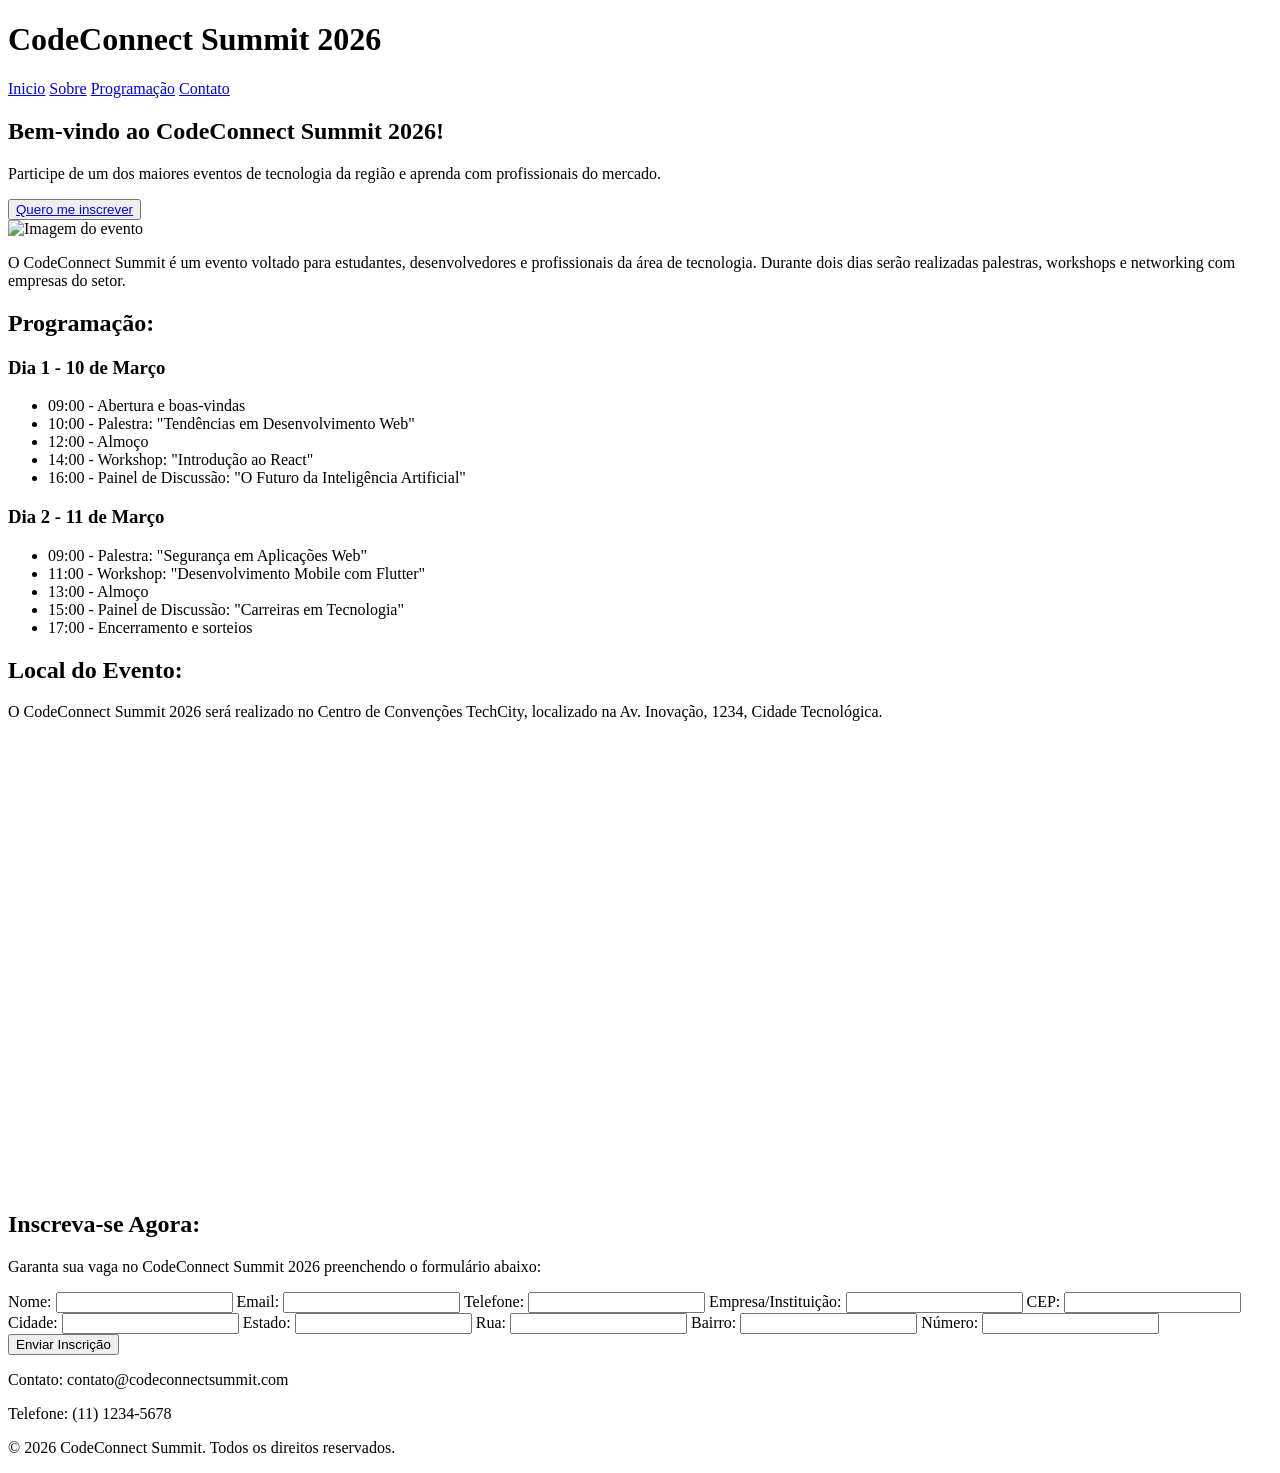
==== pages/index.html @ 7b45d69d "Reorganizando estrutura do projeto" ====
<!DOCTYPE html>
<html lang="pt-br">
<head>
    <meta charset="UTF-8">
    <meta name="viewport" content="width=device-width, initial-scale=1.0">
    <link rel="stylesheet" href="styles.css">
    <title>CodeConnect Summit 2026</title>
</head>
<body id="inicio">
    <header class="cabecalho">
        <h1>CodeConnect Summit 2026</h1>
        <nav class="menu">
            <a href="#inicio">Inicio</a>
            <a href="#sobre-evento">Sobre</a>
            <a href="#agenda-evento">Programação</a>
            <a href="#rodape">Contato</a>
        </nav>
    </header>

    <main class="conteudo-principal" id="conteudo-principal">
        <section class="hero">
            <div class="hero-text">
                <h2>Bem-vindo ao CodeConnect Summit 2026!</h2>
                <p>Participe de um dos maiores eventos de tecnologia da região e aprenda com profissionais do mercado.</p>
                <button><a href="#inscricao">Quero me inscrever</a></button>
            </div>
            
            <div class="hero-image">
                <img src="hero-image.jpg" alt="Imagem do evento">
            </div>
        </section>

        <section class="sobre-evento" id="sobre-evento">
            <p class="destaque">O CodeConnect Summit é um evento voltado para estudantes, desenvolvedores e profissionais da área de tecnologia. Durante dois dias serão realizadas palestras, workshops e networking com empresas do setor.</p>
        </section>

        <section class="agenda-evento" id="agenda-evento">
            <h2>Programação:</h2>
            <section class="programacao">
                <div class="programacao-card">
                    <h3 class="programacao-title">Dia 1 - 10 de Março</h3>
                    <ul class="programacao-list">
                        <li class="programacao-item">09:00 - Abertura e boas-vindas</li>
                        <li class="programacao-item">10:00 - Palestra: "Tendências em Desenvolvimento Web"</li>
                        <li class="programacao-item">12:00 - Almoço</li>
                        <li class="programacao-item">14:00 - Workshop: "Introdução ao React"</li>
                        <li class="programacao-item">16:00 - Painel de Discussão: "O Futuro da Inteligência Artificial"</li>
                    </ul>
                </div>

                <div class="programacao-card">
                    <h3 class="programacao-title">Dia 2 - 11 de Março</h3>
                    <ul class="programacao-list">
                        <li class="programacao-item">09:00 - Palestra: "Segurança em Aplicações Web"</li>
                        <li class="programacao-item">11:00 - Workshop: "Desenvolvimento Mobile com Flutter"</li>
                        <li class="programacao-item">13:00 - Almoço</li>
                        <li class="programacao-item">15:00 - Painel de Discussão: "Carreiras em Tecnologia"</li>
                        <li class="programacao-item">17:00 - Encerramento e sorteios</li>
                    </ul>
                </div>
            </section>
        </section>

        <section class="local-evento">
            <h2>Local do Evento:</h2>
            <p>O CodeConnect Summit 2026 será realizado no Centro de Convenções TechCity, localizado na Av. Inovação, 1234, Cidade Tecnológica.</p>
            <iframe src="https://www.google.com/maps/embed?pb=!1m18!1m12!1m3!1d3656.1234567890123!2d-46.1234567890123!3d-23.1234567890123!2m3!1f0!2f0!3f0!3m2!1i1024!2i768!4f13.1!3m3!1m2!1s0x94ce5a123456789%3A0xabcdef1234567890!2sCentro%20de%20Conven%C3%A7%C3%B5es%20TechCity!5e0!3m2!1spt-BR!2sbr!4v1612345678901" width="600" height="450" style="border:0;" allowfullscreen="" loading="lazy"></iframe>
        </section>

        <section class="inscricao" id="inscricao">
            <h2>Inscreva-se Agora:</h2>
            <p>Garanta sua vaga no CodeConnect Summit 2026 preenchendo o formulário abaixo:</p>
            <form action="submit_registration" id="formulario" method="POST">
                <label for="nome">Nome:</label>
                <input type="text" id="nome" name="nome" required>

                <label for="email">Email:</label>
                <input type="email" id="email" name="email" required>

                <label for="telefone">Telefone:</label>
                <input type="tel" id="telefone" name="telefone">

                <label for="empresa">Empresa/Instituição:</label>
                <input type="text" id="empresa" name="empresa">

                <label for="CEP">CEP:</label>
                <input type="text" id="CEP" name="CEP" required>

                <label for="cidade">Cidade:</label>
                <input type="text" id="cidade" name="cidade" required>

                <label for="estado">Estado:</label>
                <input type="text" id="estado" name="estado" required>

                <label for="rua">Rua:</label>
                <input type="text" id="rua" name="rua" required>

                <label for="bairro">Bairro:</label>
                <input type="text" id="bairro" name="bairro" required>

                <label for="numero">Número:</label>
                <input type="text" id="numero" name="numero" required>

                <button type="submit">Enviar Inscrição</button>
            </form>
        </section>
    </main>

    <footer class="rodape" id="rodape">
        <p>Contato: contato@codeconnectsummit.com</p>
        <p>Telefone: (11) 1234-5678</p>
        <p>&copy; 2026 CodeConnect Summit. Todos os direitos reservados.</p>
    </footer>

    <script src="script.js"></script>
</body>
</html>
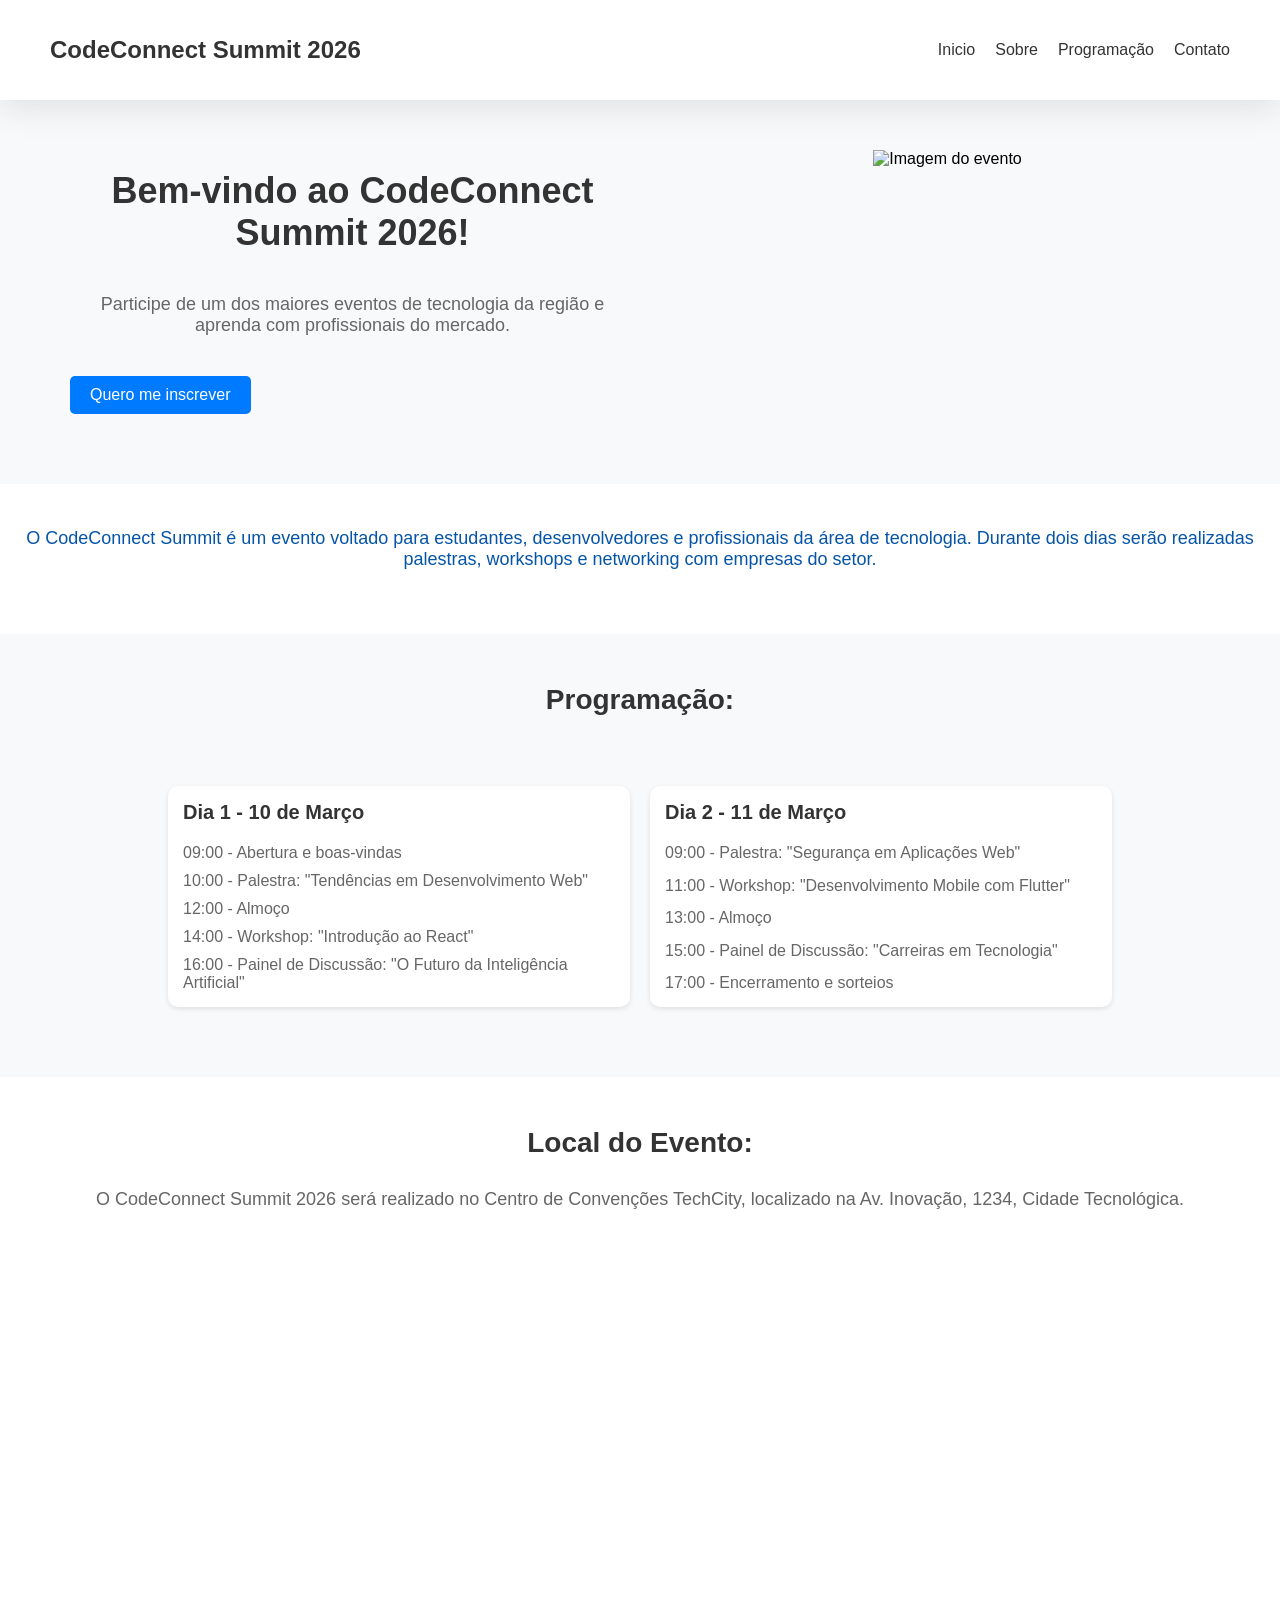
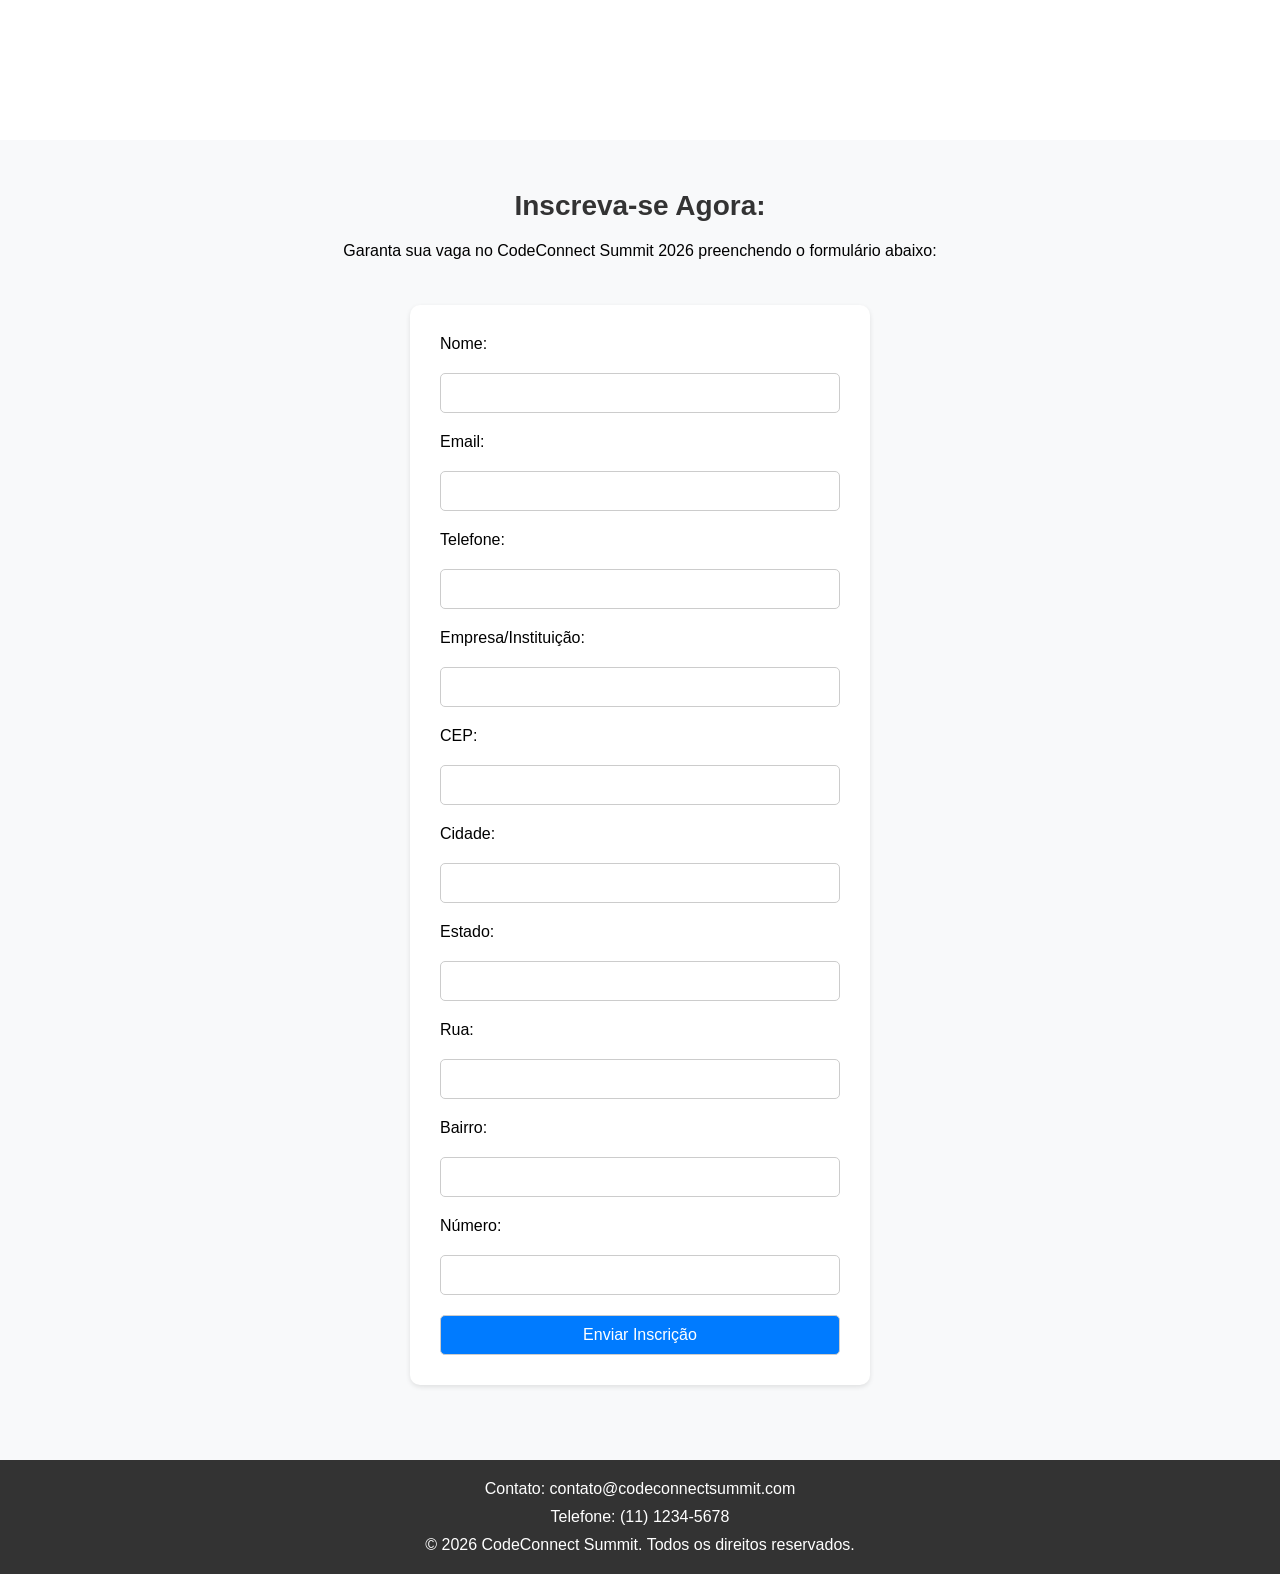
==== commit 18776ec4: "ajustes + pagina de confirmacao de inscricao" ====
--- a/pages/index.html
+++ b/pages/index.html
@@ -3,7 +3,7 @@
 <head>
     <meta charset="UTF-8">
     <meta name="viewport" content="width=device-width, initial-scale=1.0">
-    <link rel="stylesheet" href="styles.css">
+    <link rel="stylesheet" href="../css/styles.css">
     <title>CodeConnect Summit 2026</title>
 </head>
 <body id="inicio">
@@ -22,7 +22,7 @@
             <div class="hero-text">
                 <h2>Bem-vindo ao CodeConnect Summit 2026!</h2>
                 <p>Participe de um dos maiores eventos de tecnologia da região e aprenda com profissionais do mercado.</p>
-                <button><a href="#inscricao">Quero me inscrever</a></button>
+                <a href="#inscricao" class="btn-inscricao">Quero me inscrever</a>
             </div>
             
             <div class="hero-image">
@@ -112,6 +112,6 @@
         <p>&copy; 2026 CodeConnect Summit. Todos os direitos reservados.</p>
     </footer>
 
-    <script src="script.js"></script>
+    <script src="../js/script.js"></script>
 </body>
 </html>
--- a/css/styles.css
+++ b/css/styles.css
@@ -0,0 +1,272 @@
+*{
+    margin: 0;
+    padding: 0;
+    font-family: 'Poppins', sans-serif;
+}
+
+body{
+    scroll-behavior: smooth; 
+}
+
+/* HEADER */
+
+.cabecalho{
+    position: sticky;
+    top: 0;
+    height: 100px;
+    background: rgba(255, 255, 255, 0.1);
+    backdrop-filter: blur(9px);  
+    display: flex;
+    justify-content: space-between;
+    align-items: center;
+    padding: 0 50px;
+    box-shadow: 
+    0 8px 32px rgba(0, 0, 0, 0.1),
+    inset 0 1px 0 rgba(255, 255, 255, 0.5),
+    inset 0 -1px 0 rgba(255, 255, 255, 0.1),
+    inset 0 0 10px 5px rgba(255, 255, 255, 0.5);
+}
+
+.cabecalho h1{
+    font-size: 24px;
+    color: #333;
+}
+
+.menu{
+    display: flex;
+    align-items: center;
+    gap: 20px;
+}
+
+.menu a{
+    text-decoration: none;
+    color: #333;
+    font-size: 16px;
+    transition: color 0.3s ease;
+}
+
+.menu a:hover{
+    color: #007bff;
+}
+
+/* MAIN */
+
+.conteudo-principal{
+    background-color: #f8f9fa;
+}
+
+/* HERO SECTION */
+
+.hero{
+    display: grid;
+    grid-template-columns: 1fr 1fr;
+    gap: 50px;
+    text-align: center;
+    padding: 50px;
+}
+
+.hero-text{
+    display: flex;
+    flex-direction: column;
+    align-items: start;
+    gap: 40px;
+    width: 100%;
+    padding: 20px;
+}
+
+.hero-text h2{
+    font-size: 36px;
+    color: #333;
+}
+
+.hero-text p{
+    font-size: 18px;
+    color: #666;
+}
+
+.hero-text .btn-inscricao{
+    text-decoration: none;
+    padding: 10px 20px;
+    font-size: 16px;
+    color: #fff;
+    background-color: #007bff;
+    border: none;
+    border-radius: 5px;
+    cursor: pointer;
+    transition: background-color 0.3s ease;
+}
+
+.hero-text .btn-inscricao:hover{
+    background-color: #0056b3;
+}
+
+/* SOBRE SECTION */
+
+.sobre-evento{
+    display: flex;
+    flex-direction: column;
+    text-align: center;
+    justify-content: center;
+    height: 150px;
+    background-color: #fff;
+}
+
+.destaque{
+    font-size: 18px;
+    color: #0554a8;
+    margin-bottom: 20px;
+}
+
+/* PROGRAMAÇÃO SECTION */
+
+.agenda-evento{
+    display: flex;
+    flex-direction: column;
+    align-items: center;
+    padding: 50px;
+    background-color: #f8f9fa;
+} 
+
+.agenda-evento h2{
+    font-size: 28px;
+    color: #333;
+    margin-bottom: 50px;
+    width: 100%;
+    display: flex;
+    justify-content: center;
+}
+
+.programacao{
+    display: grid;
+    grid-template-columns: repeat(auto-fit, minmax(250px, 1fr));
+    width: 80%;
+    padding: 20px;
+    gap: 20px;
+}
+
+.programacao-card{
+    display: flex;
+    flex-direction: column;
+    background-color: #fff;
+    padding: 15px;
+    border-radius: 10px;
+    box-shadow: 0px 2px 5px rgba(0, 0, 0, 0.1);
+    transition: transform 0.3s ease;
+}
+
+.programacao-card:hover{
+    transform: translateY(-5px);
+}
+
+.programacao-title{
+    font-size: 20px;
+    color: #333;
+    margin-bottom: 20px;
+}
+
+.programacao-list{
+    display: flex;
+    flex-direction: column;
+    justify-content: space-between;
+    width: 100%;
+    height: 100%;
+    gap: 10px;
+    list-style: none;
+}
+
+.programacao-item{
+    font-size: 16px;
+    color: #666;
+}
+
+/* LOCALIZAÇÃO SECTION */
+
+.local-evento{
+    display: flex;
+    flex-direction: column;
+    gap: 30px;
+    align-items: center;
+    padding: 50px;
+    background-color: #fff;
+}
+
+.local-evento h2{
+    font-size: 28px;
+    color: #333;
+}
+
+.local-evento p{
+    font-size: 18px;
+    color: #666;
+    text-align: center;
+}
+
+/* FORM SECTION */
+
+.inscricao{
+    display: flex;
+    flex-direction: column;
+    gap: 20px;
+    align-items: center;
+    padding: 50px 0px;
+    background-color: #f8f9fa;
+}
+
+.inscricao h2{
+    font-size: 28px;
+    color: #333;
+}
+
+.inscricao form{
+    display: flex;
+    flex-direction: column;
+    gap: 20px;
+    width: 100%;
+    max-width: 400px;
+    margin: 25px auto;
+    background-color: #fff;
+    padding: 30px;
+    border-radius: 10px;
+    box-shadow: 0px 2px 5px rgba(0, 0, 0, 0.1);
+}
+
+.inscricao input, .inscricao button{
+    padding: 10px;
+    font-size: 16px;
+    border: 1px solid #ccc;
+    border-radius: 5px;
+}
+
+.inscricao button{
+    background-color: #007bff;
+    color: #fff;
+    cursor: pointer;
+    transition: background-color 0.3s ease;
+}
+
+.inscricao button:hover{
+    background-color: #0056b3;
+}
+
+/* FOOTER */
+
+.rodape{
+    display: flex;
+    flex-direction: column;
+    background-color: #333;
+    color: #fff;
+    text-align: center;
+    padding: 20px;
+    gap: 10px;
+}
+
+/* PAGINA DE CONFIRMACAO DE INSCRICAO */
+
+.card-confirmacao{
+    display: flex;
+    flex-direction: column;
+    align-items: center;
+    justify-content: center;
+    height: 100vh;
+    background-color: #f8f9fa;
+}
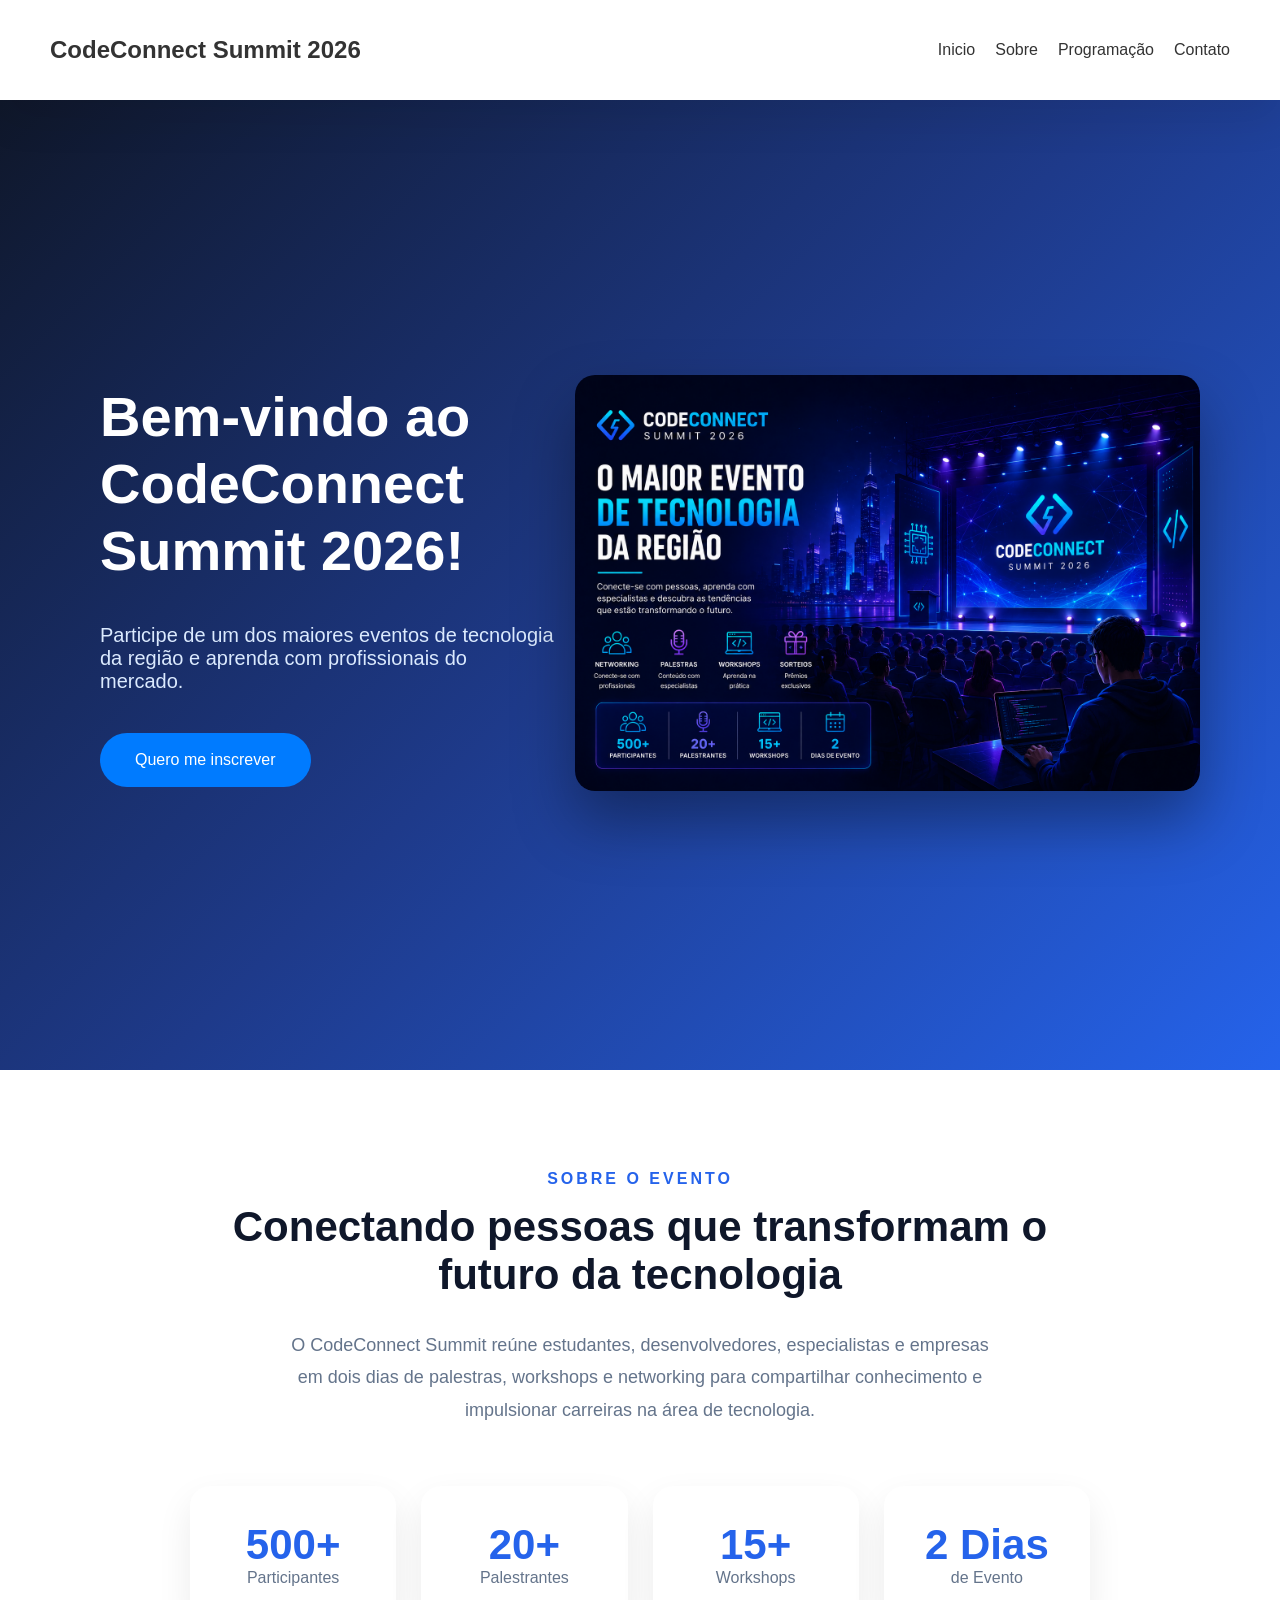
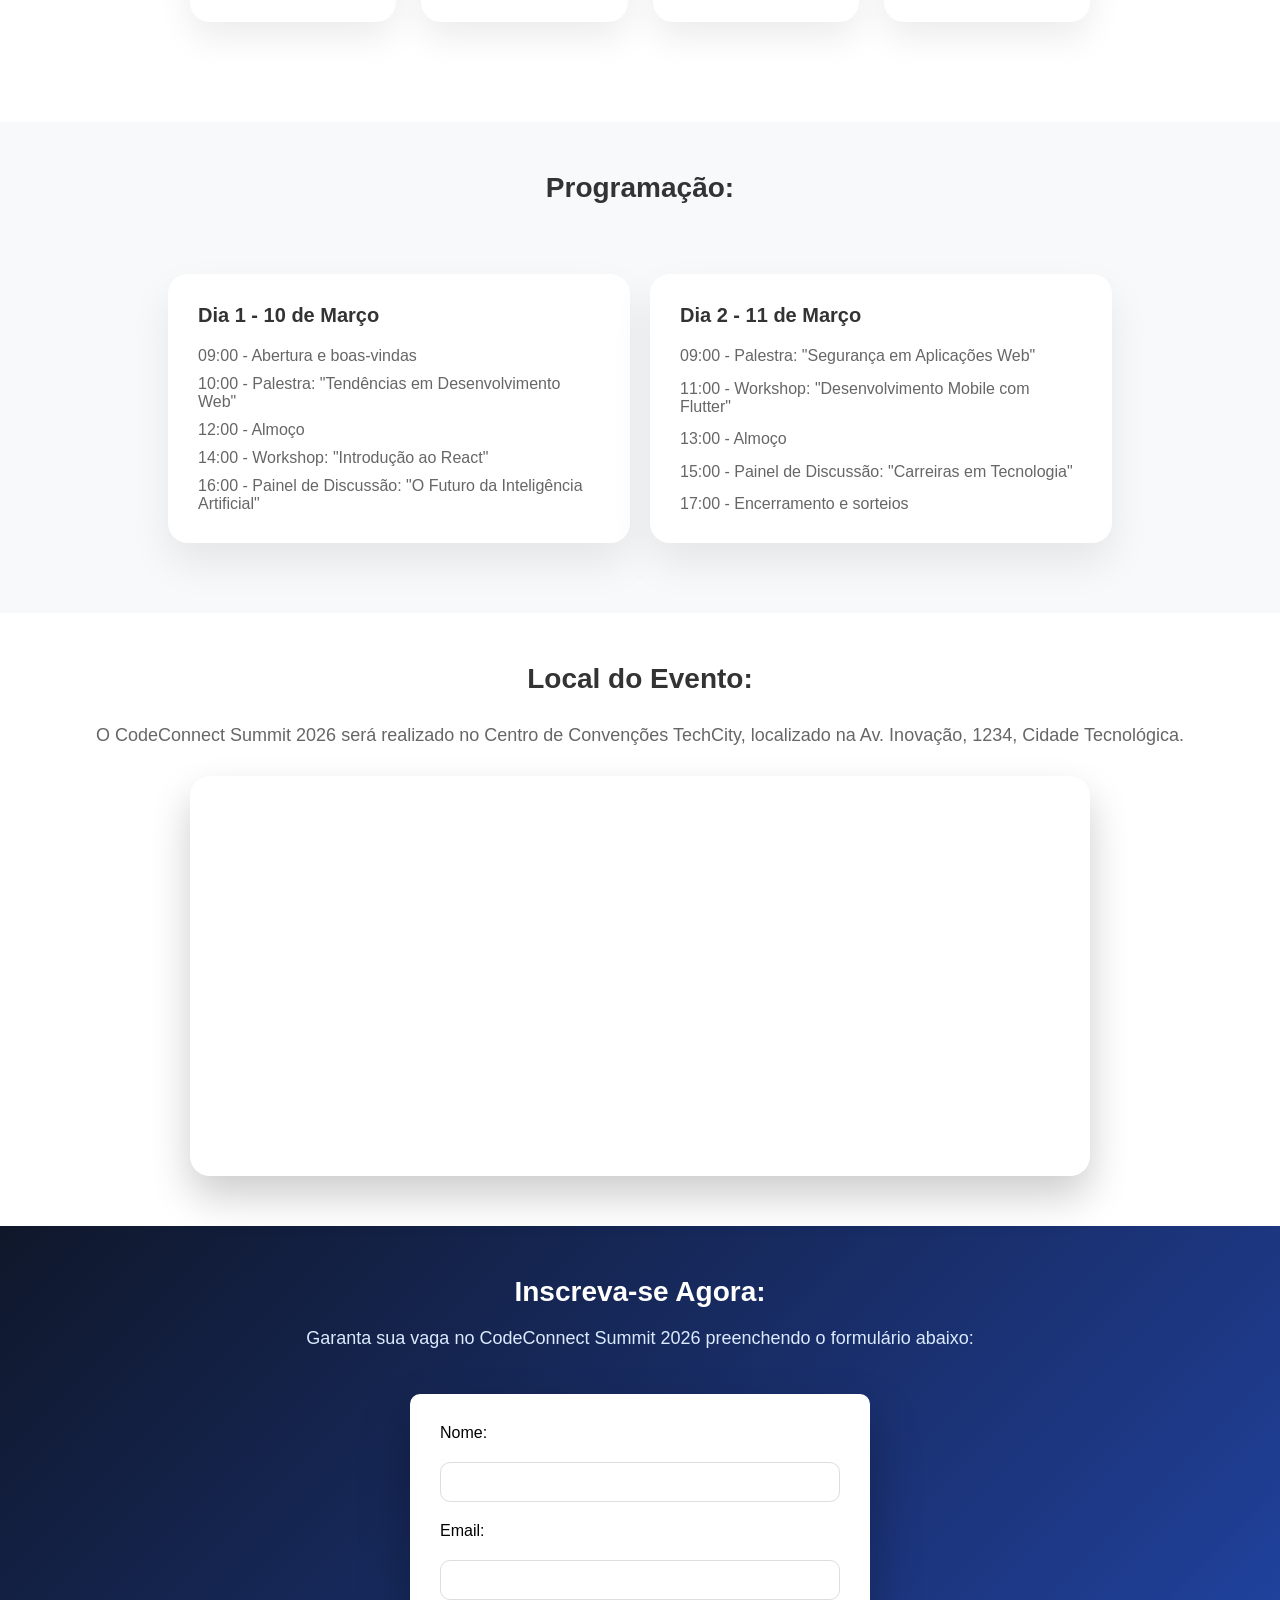
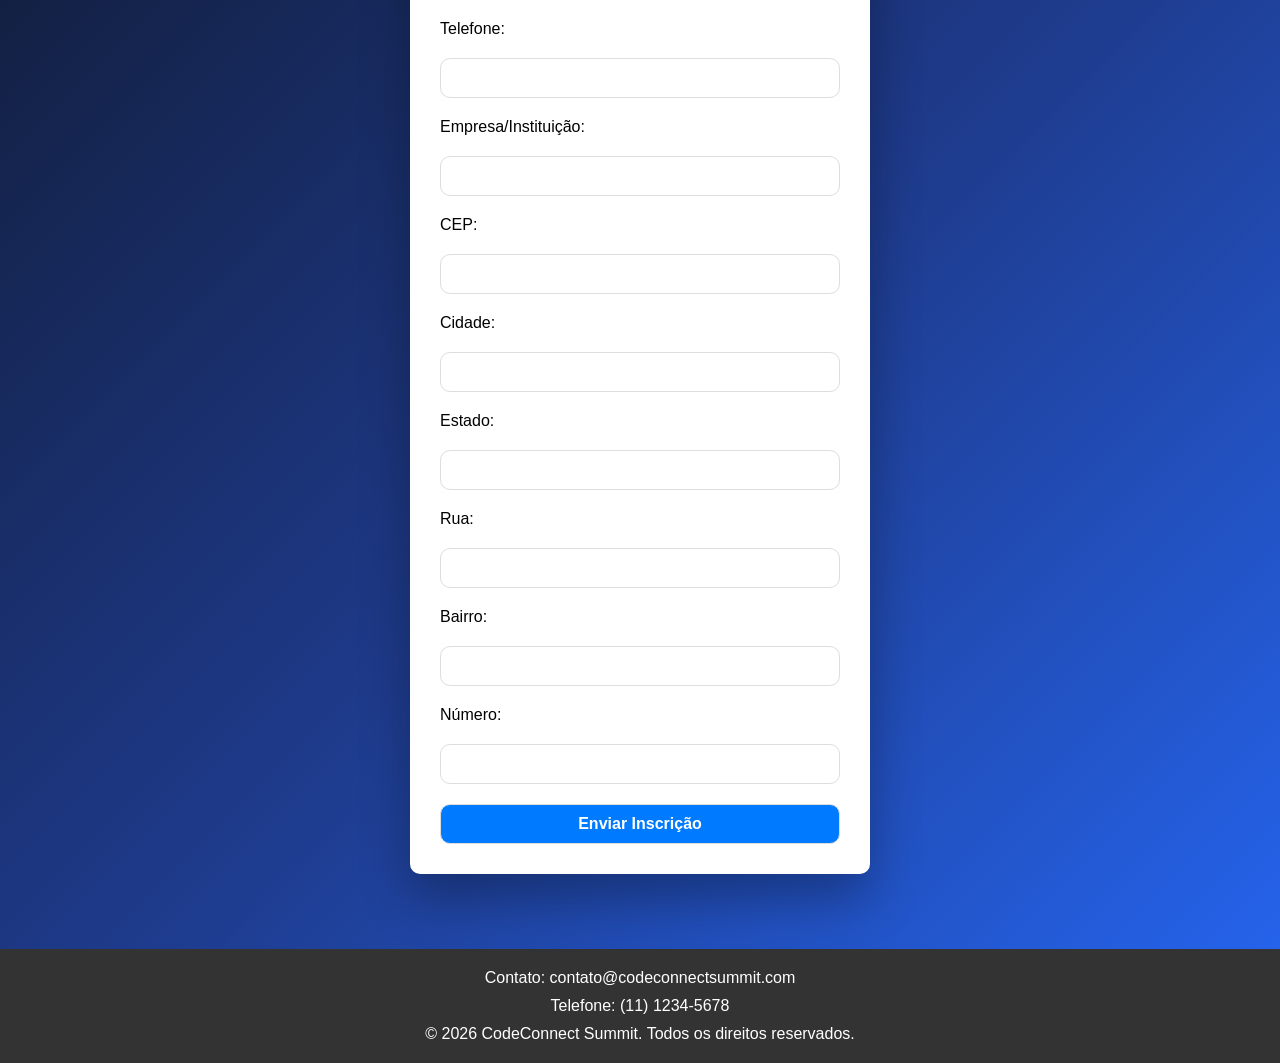
==== commit 633426b9: "Alteracoes finais de CSS + HTML" ====
--- a/pages/index.html
+++ b/pages/index.html
@@ -1,11 +1,13 @@
 <!DOCTYPE html>
 <html lang="pt-br">
+
 <head>
     <meta charset="UTF-8">
     <meta name="viewport" content="width=device-width, initial-scale=1.0">
     <link rel="stylesheet" href="../css/styles.css">
     <title>CodeConnect Summit 2026</title>
 </head>
+
 <body id="inicio">
     <header class="cabecalho">
         <h1>CodeConnect Summit 2026</h1>
@@ -21,17 +23,45 @@
         <section class="hero">
             <div class="hero-text">
                 <h2>Bem-vindo ao CodeConnect Summit 2026!</h2>
-                <p>Participe de um dos maiores eventos de tecnologia da região e aprenda com profissionais do mercado.</p>
+                <p>Participe de um dos maiores eventos de tecnologia da região e aprenda com profissionais do mercado.
+                </p>
                 <a href="#inscricao" class="btn-inscricao">Quero me inscrever</a>
             </div>
-            
+
             <div class="hero-image">
-                <img src="hero-image.jpg" alt="Imagem do evento">
+                <img src="/assets/ConnectSummit.png" alt="Imagem do evento">
             </div>
         </section>
 
         <section class="sobre-evento" id="sobre-evento">
-            <p class="destaque">O CodeConnect Summit é um evento voltado para estudantes, desenvolvedores e profissionais da área de tecnologia. Durante dois dias serão realizadas palestras, workshops e networking com empresas do setor.</p>
+            <div class="sobre-conteudo">
+                <span class="tag">SOBRE O EVENTO</span>
+                <h2>Conectando pessoas que transformam o futuro da tecnologia</h2>
+                <p>
+                    O CodeConnect Summit reúne estudantes, desenvolvedores,
+                    especialistas e empresas em dois dias de palestras,
+                    workshops e networking para compartilhar conhecimento
+                    e impulsionar carreiras na área de tecnologia.
+                </p>
+                <div class="estatisticas">
+                    <div class="item">
+                        <h3>500+</h3>
+                        <span>Participantes</span>
+                    </div>
+                    <div class="item">
+                        <h3>20+</h3>
+                        <span>Palestrantes</span>
+                    </div>
+                    <div class="item">
+                        <h3>15+</h3>
+                        <span>Workshops</span>
+                    </div>
+                    <div class="item">
+                        <h3>2 Dias</h3>
+                        <span>de Evento</span>
+                    </div>
+                </div>
+            </div>
         </section>
 
         <section class="agenda-evento" id="agenda-evento">
@@ -44,7 +74,8 @@
                         <li class="programacao-item">10:00 - Palestra: "Tendências em Desenvolvimento Web"</li>
                         <li class="programacao-item">12:00 - Almoço</li>
                         <li class="programacao-item">14:00 - Workshop: "Introdução ao React"</li>
-                        <li class="programacao-item">16:00 - Painel de Discussão: "O Futuro da Inteligência Artificial"</li>
+                        <li class="programacao-item">16:00 - Painel de Discussão: "O Futuro da Inteligência Artificial"
+                        </li>
                     </ul>
                 </div>
 
@@ -63,8 +94,11 @@
 
         <section class="local-evento">
             <h2>Local do Evento:</h2>
-            <p>O CodeConnect Summit 2026 será realizado no Centro de Convenções TechCity, localizado na Av. Inovação, 1234, Cidade Tecnológica.</p>
-            <iframe src="https://www.google.com/maps/embed?pb=!1m18!1m12!1m3!1d3656.1234567890123!2d-46.1234567890123!3d-23.1234567890123!2m3!1f0!2f0!3f0!3m2!1i1024!2i768!4f13.1!3m3!1m2!1s0x94ce5a123456789%3A0xabcdef1234567890!2sCentro%20de%20Conven%C3%A7%C3%B5es%20TechCity!5e0!3m2!1spt-BR!2sbr!4v1612345678901" width="600" height="450" style="border:0;" allowfullscreen="" loading="lazy"></iframe>
+            <p>O CodeConnect Summit 2026 será realizado no Centro de Convenções TechCity, localizado na Av. Inovação,
+                1234, Cidade Tecnológica.</p>
+            <iframe
+                src="https://www.google.com/maps/embed?pb=!1m18!1m12!1m3!1d3656.1234567890123!2d-46.633308!3d-23.550520!2m3!1f0!2f0!3f0!3m2!1i1024!2i768!4f13.1!3m3!1m2!1s0x94ce59c8b8e5e5e5%3A0x123456789abcdef0!2sCentro%20de%20Conven%C3%A7%C3%B5es%20TechCity!5e0!3m2!1spt-BR!2sbr!4v1612345678901"
+                width="600" height="450" style="border:0;" allowfullscreen="" loading="lazy"></iframe>
         </section>
 
         <section class="inscricao" id="inscricao">
@@ -114,4 +148,5 @@
 
     <script src="../js/script.js"></script>
 </body>
+
 </html>
--- a/css/styles.css
+++ b/css/styles.css
@@ -1,71 +1,81 @@
-*{
+* {
     margin: 0;
     padding: 0;
-    font-family: 'Poppins', sans-serif;
-}
-
-body{
-    scroll-behavior: smooth; 
+    font-family: "Poppins", sans-serif;
+}
+
+body {
+    scroll-behavior: smooth;
 }
 
 /* HEADER */
 
-.cabecalho{
+.cabecalho {
     position: sticky;
     top: 0;
     height: 100px;
-    background: rgba(255, 255, 255, 0.1);
-    backdrop-filter: blur(9px);  
     display: flex;
     justify-content: space-between;
     align-items: center;
     padding: 0 50px;
-    box-shadow: 
-    0 8px 32px rgba(0, 0, 0, 0.1),
-    inset 0 1px 0 rgba(255, 255, 255, 0.5),
-    inset 0 -1px 0 rgba(255, 255, 255, 0.1),
-    inset 0 0 10px 5px rgba(255, 255, 255, 0.5);
-}
-
-.cabecalho h1{
+    background-color: #fff;
+    box-shadow: 0 20px 40px rgba(0, 0, 0, 0.08);
+    z-index: 1000;
+}
+
+.cabecalho h1 {
     font-size: 24px;
     color: #333;
 }
 
-.menu{
+.menu {
     display: flex;
     align-items: center;
     gap: 20px;
 }
 
-.menu a{
+.menu a {
+    position: relative;
     text-decoration: none;
     color: #333;
     font-size: 16px;
     transition: color 0.3s ease;
 }
 
-.menu a:hover{
-    color: #007bff;
+.menu a::after {
+    content: "";
+    position: absolute;
+    width: 0;
+    height: 2px;
+    background: #2563eb;
+    left: 0;
+    bottom: -5px;
+    transition: 0.3s;
+}
+
+.menu a:hover::after {
+    width: 100%;
 }
 
 /* MAIN */
 
-.conteudo-principal{
+.conteudo-principal {
     background-color: #f8f9fa;
 }
 
 /* HERO SECTION */
 
-.hero{
-    display: grid;
-    grid-template-columns: 1fr 1fr;
-    gap: 50px;
-    text-align: center;
-    padding: 50px;
-}
-
-.hero-text{
+.hero {
+    min-height: 90vh;
+    display: flex;
+    align-items: center;
+    justify-content: space-between;
+    padding: 80px;
+    background: linear-gradient(135deg, #0f172a, #1e3a8a, #2563eb);
+    color: white;
+}
+
+.hero-text {
     display: flex;
     flex-direction: column;
     align-items: start;
@@ -74,60 +84,110 @@
     padding: 20px;
 }
 
-.hero-text h2{
-    font-size: 36px;
-    color: #333;
-}
-
-.hero-text p{
-    font-size: 18px;
-    color: #666;
-}
-
-.hero-text .btn-inscricao{
+.hero-text h2 {
+    font-size: 3.5rem;
+    line-height: 1.2;
+}
+
+.hero-text p {
+    color: #dbeafe;
+    font-size: 20px;
+}
+
+.hero-text .btn-inscricao {
     text-decoration: none;
-    padding: 10px 20px;
+    padding: 18px 35px;
     font-size: 16px;
     color: #fff;
     background-color: #007bff;
     border: none;
-    border-radius: 5px;
+    border-radius: 50px;
     cursor: pointer;
     transition: background-color 0.3s ease;
 }
 
-.hero-text .btn-inscricao:hover{
+.hero-text .btn-inscricao:hover {
     background-color: #0056b3;
 }
 
+.hero-image img {
+    width: 100%;
+    border-radius: 20px;
+    box-shadow: 0 30px 60px rgba(0, 0, 0, 0.35);
+}
+
 /* SOBRE SECTION */
 
-.sobre-evento{
-    display: flex;
-    flex-direction: column;
+.sobre-evento {
+    background: #ffffff;
+    padding: 100px 10%;
+}
+
+.sobre-conteudo {
+    max-width: 900px;
+    margin: auto;
     text-align: center;
-    justify-content: center;
-    height: 150px;
-    background-color: #fff;
-}
-
-.destaque{
+}
+
+.tag {
+    color: #2563eb;
+    font-weight: 600;
+    letter-spacing: 3px;
+}
+
+.sobre-conteudo h2 {
+    margin-top: 15px;
+    font-size: 42px;
+    color: #0f172a;
+}
+
+.sobre-conteudo p {
+    margin: 30px auto;
+    max-width: 700px;
     font-size: 18px;
-    color: #0554a8;
-    margin-bottom: 20px;
+    line-height: 1.8;
+    color: #64748b;
+}
+
+.estatisticas {
+    display: grid;
+    grid-template-columns: repeat(4, 1fr);
+    gap: 25px;
+    margin-top: 60px;
+}
+
+.item {
+    background: white;
+    border-radius: 20px;
+    padding: 35px;
+    box-shadow: 0 15px 35px rgba(0, 0, 0, 0.08);
+    transition: 0.3s;
+}
+
+.item:hover {
+    transform: translateY(-10px);
+}
+
+.item h3 {
+    color: #2563eb;
+    font-size: 42px;
+}
+
+.item span {
+    color: #64748b;
 }
 
 /* PROGRAMAÇÃO SECTION */
 
-.agenda-evento{
+.agenda-evento {
     display: flex;
     flex-direction: column;
     align-items: center;
     padding: 50px;
     background-color: #f8f9fa;
-} 
-
-.agenda-evento h2{
+}
+
+.agenda-evento h2 {
     font-size: 28px;
     color: #333;
     margin-bottom: 50px;
@@ -136,7 +196,7 @@
     justify-content: center;
 }
 
-.programacao{
+.programacao {
     display: grid;
     grid-template-columns: repeat(auto-fit, minmax(250px, 1fr));
     width: 80%;
@@ -144,27 +204,28 @@
     gap: 20px;
 }
 
-.programacao-card{
+.programacao-card {
     display: flex;
     flex-direction: column;
     background-color: #fff;
-    padding: 15px;
-    border-radius: 10px;
-    box-shadow: 0px 2px 5px rgba(0, 0, 0, 0.1);
-    transition: transform 0.3s ease;
-}
-
-.programacao-card:hover{
-    transform: translateY(-5px);
-}
-
-.programacao-title{
+    padding: 30px;
+    border-radius: 20px;
+    box-shadow: 0 20px 40px rgba(0, 0, 0, 0.08);
+    transition: 0.3s;
+}
+
+.programacao-card:hover {
+    transform: translateY(-10px);
+    box-shadow: 0 30px 60px rgba(37, 99, 235, 0.25);
+}
+
+.programacao-title {
     font-size: 20px;
     color: #333;
     margin-bottom: 20px;
 }
 
-.programacao-list{
+.programacao-list {
     display: flex;
     flex-direction: column;
     justify-content: space-between;
@@ -174,14 +235,14 @@
     list-style: none;
 }
 
-.programacao-item{
+.programacao-item {
     font-size: 16px;
     color: #666;
 }
 
 /* LOCALIZAÇÃO SECTION */
 
-.local-evento{
+.local-evento {
     display: flex;
     flex-direction: column;
     gap: 30px;
@@ -190,34 +251,47 @@
     background-color: #fff;
 }
 
-.local-evento h2{
+.local-evento h2 {
     font-size: 28px;
     color: #333;
 }
 
-.local-evento p{
+.local-evento p {
     font-size: 18px;
     color: #666;
     text-align: center;
 }
 
+.local-evento iframe {
+    width: 90%;
+    max-width: 900px;
+    height: 400px;
+    border-radius: 20px;
+    box-shadow: 0 20px 40px rgba(0, 0, 0, 0.2);
+}
+
 /* FORM SECTION */
 
-.inscricao{
+.inscricao {
     display: flex;
     flex-direction: column;
     gap: 20px;
     align-items: center;
     padding: 50px 0px;
-    background-color: #f8f9fa;
-}
-
-.inscricao h2{
+    background: linear-gradient(135deg, #0f172a 0%, #1e3a8a 55%, #2563eb 100%);
+}
+
+.inscricao h2 {
     font-size: 28px;
-    color: #333;
-}
-
-.inscricao form{
+    color: #fff;
+}
+
+.inscricao p {
+    font-size: 18px;
+    color: #dbeafe;
+}
+
+.inscricao form {
     display: flex;
     flex-direction: column;
     gap: 20px;
@@ -227,30 +301,39 @@
     background-color: #fff;
     padding: 30px;
     border-radius: 10px;
-    box-shadow: 0px 2px 5px rgba(0, 0, 0, 0.1);
-}
-
-.inscricao input, .inscricao button{
+    backdrop-filter: blur(15px);
+    box-shadow: 0 25px 50px rgba(0, 0, 0, 0.3);
+}
+
+.inscricao input,
+.inscricao button {
     padding: 10px;
     font-size: 16px;
-    border: 1px solid #ccc;
-    border-radius: 5px;
-}
-
-.inscricao button{
+    border: 1px solid #ddd;
+    border-radius: 10px;
+}
+
+.inscricao input:focus {
+    border-color: #2563eb;
+    outline: none;
+    box-shadow: 0 0 10px rgba(37, 99, 235, 0.3);
+}
+
+.inscricao button {
     background-color: #007bff;
     color: #fff;
     cursor: pointer;
+    font-weight: bold;
     transition: background-color 0.3s ease;
 }
 
-.inscricao button:hover{
+.inscricao button:hover {
     background-color: #0056b3;
 }
 
 /* FOOTER */
 
-.rodape{
+.rodape {
     display: flex;
     flex-direction: column;
     background-color: #333;
@@ -262,11 +345,23 @@
 
 /* PAGINA DE CONFIRMACAO DE INSCRICAO */
 
-.card-confirmacao{
+.card-confirmacao {
     display: flex;
     flex-direction: column;
     align-items: center;
     justify-content: center;
     height: 100vh;
     background-color: #f8f9fa;
+}
+
+.card-confirmacao h2 {
+    font-size: 28px;
+    color: #333;
+    margin-bottom: 20px;
+}
+
+.card-confirmacao p {
+    font-size: 18px;
+    color: #666;
+    margin-bottom: 20px;
 }
